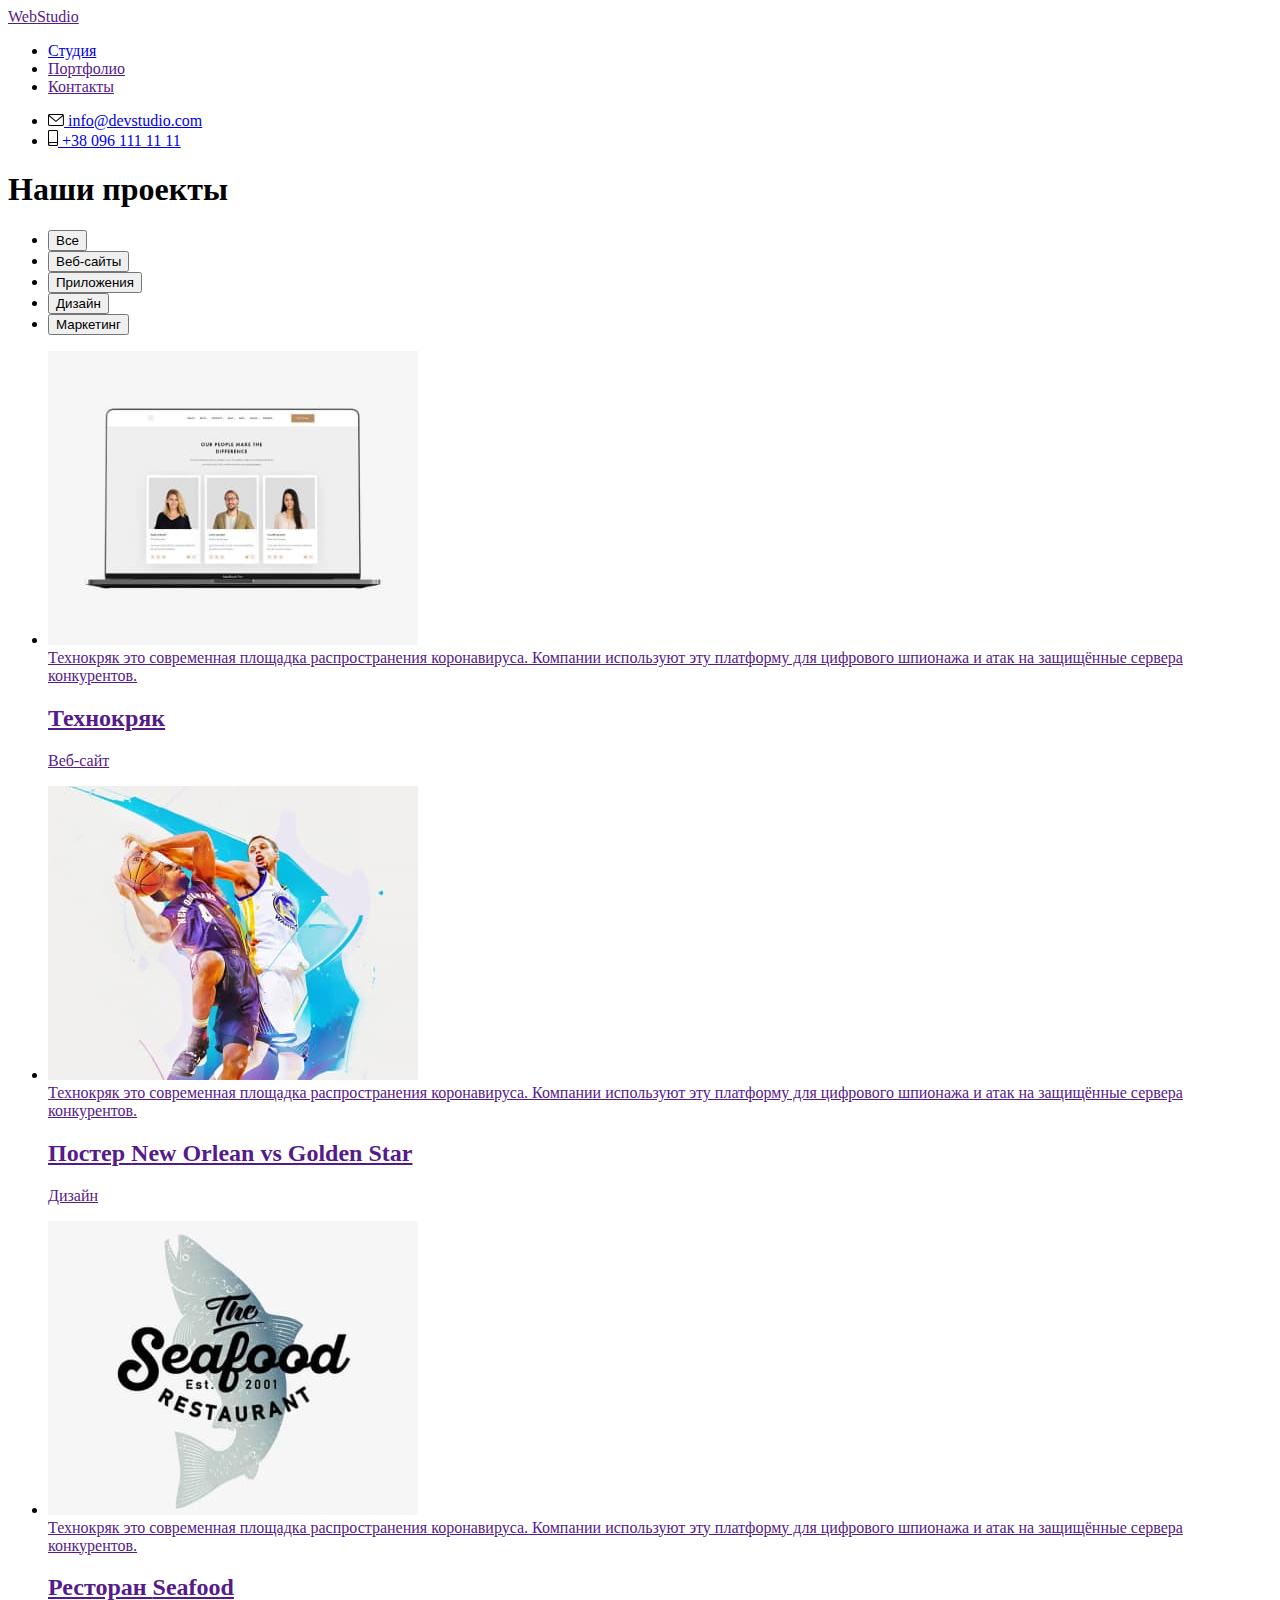
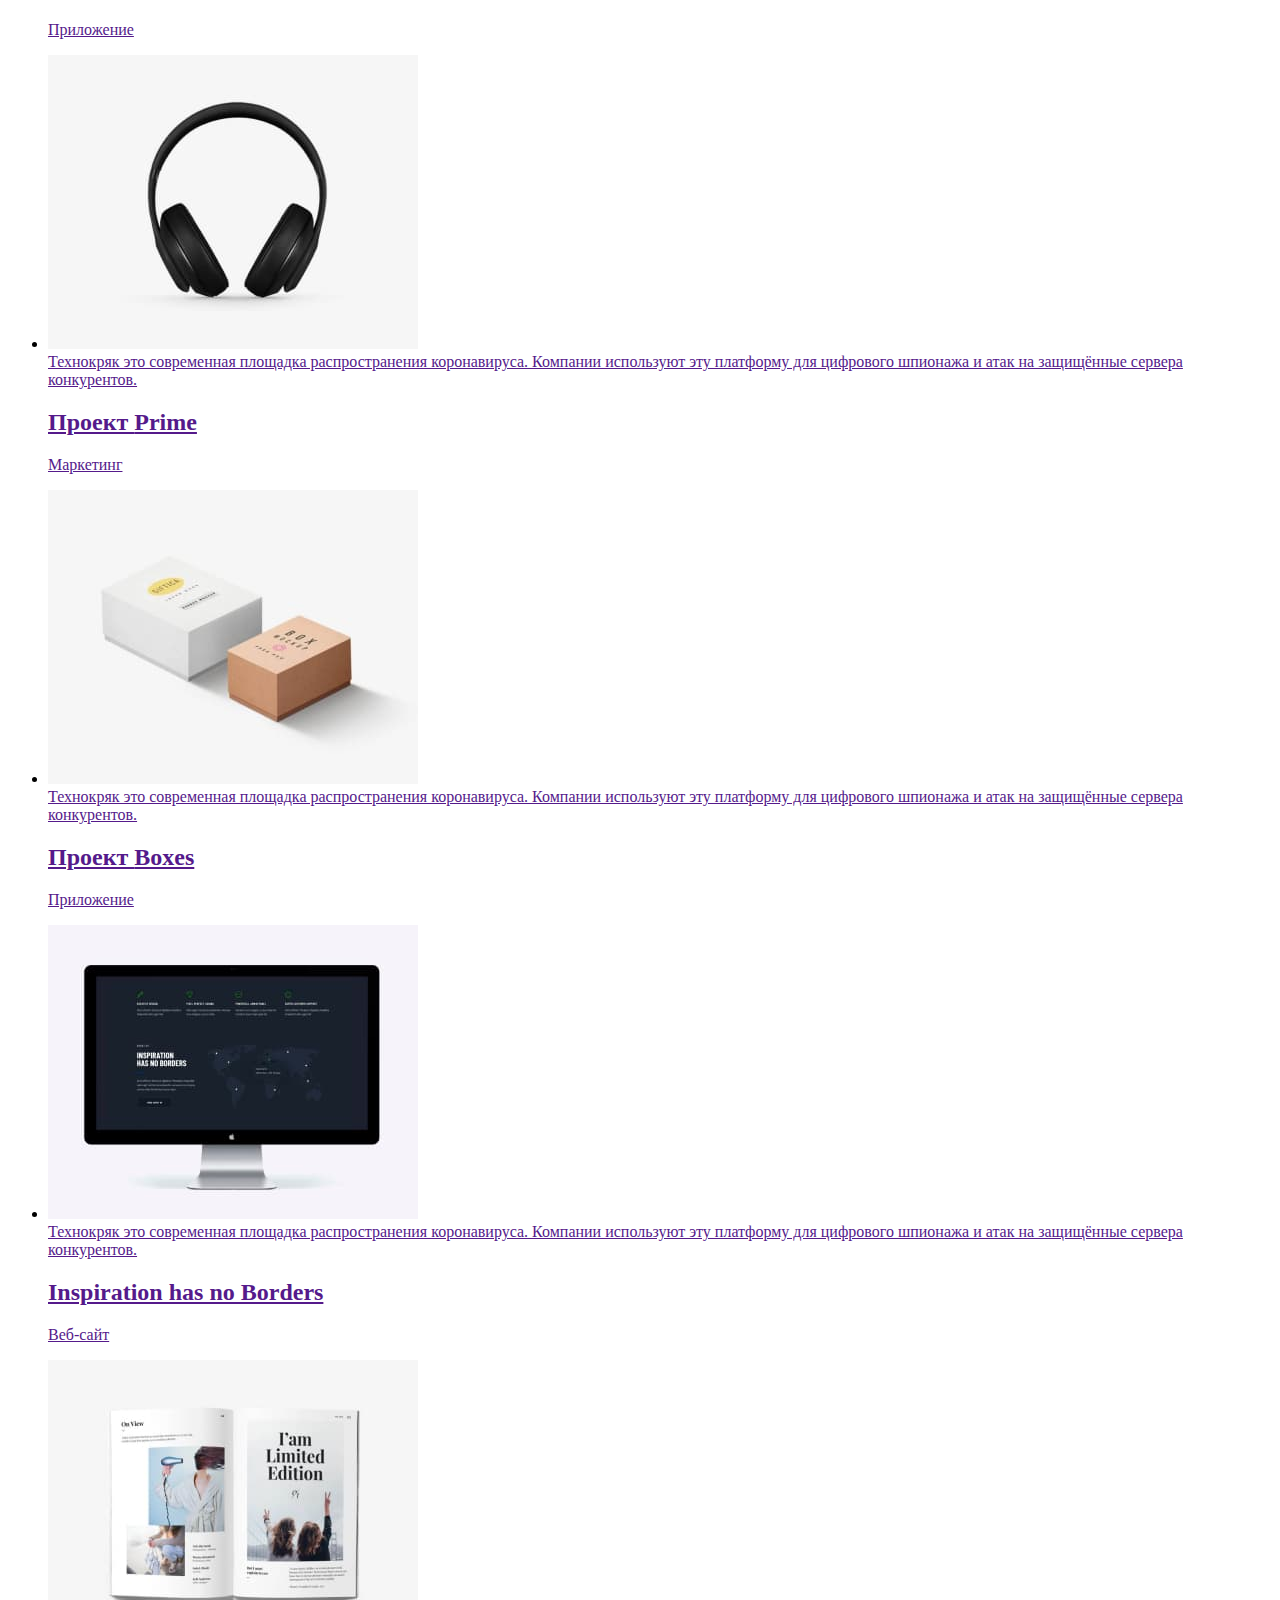
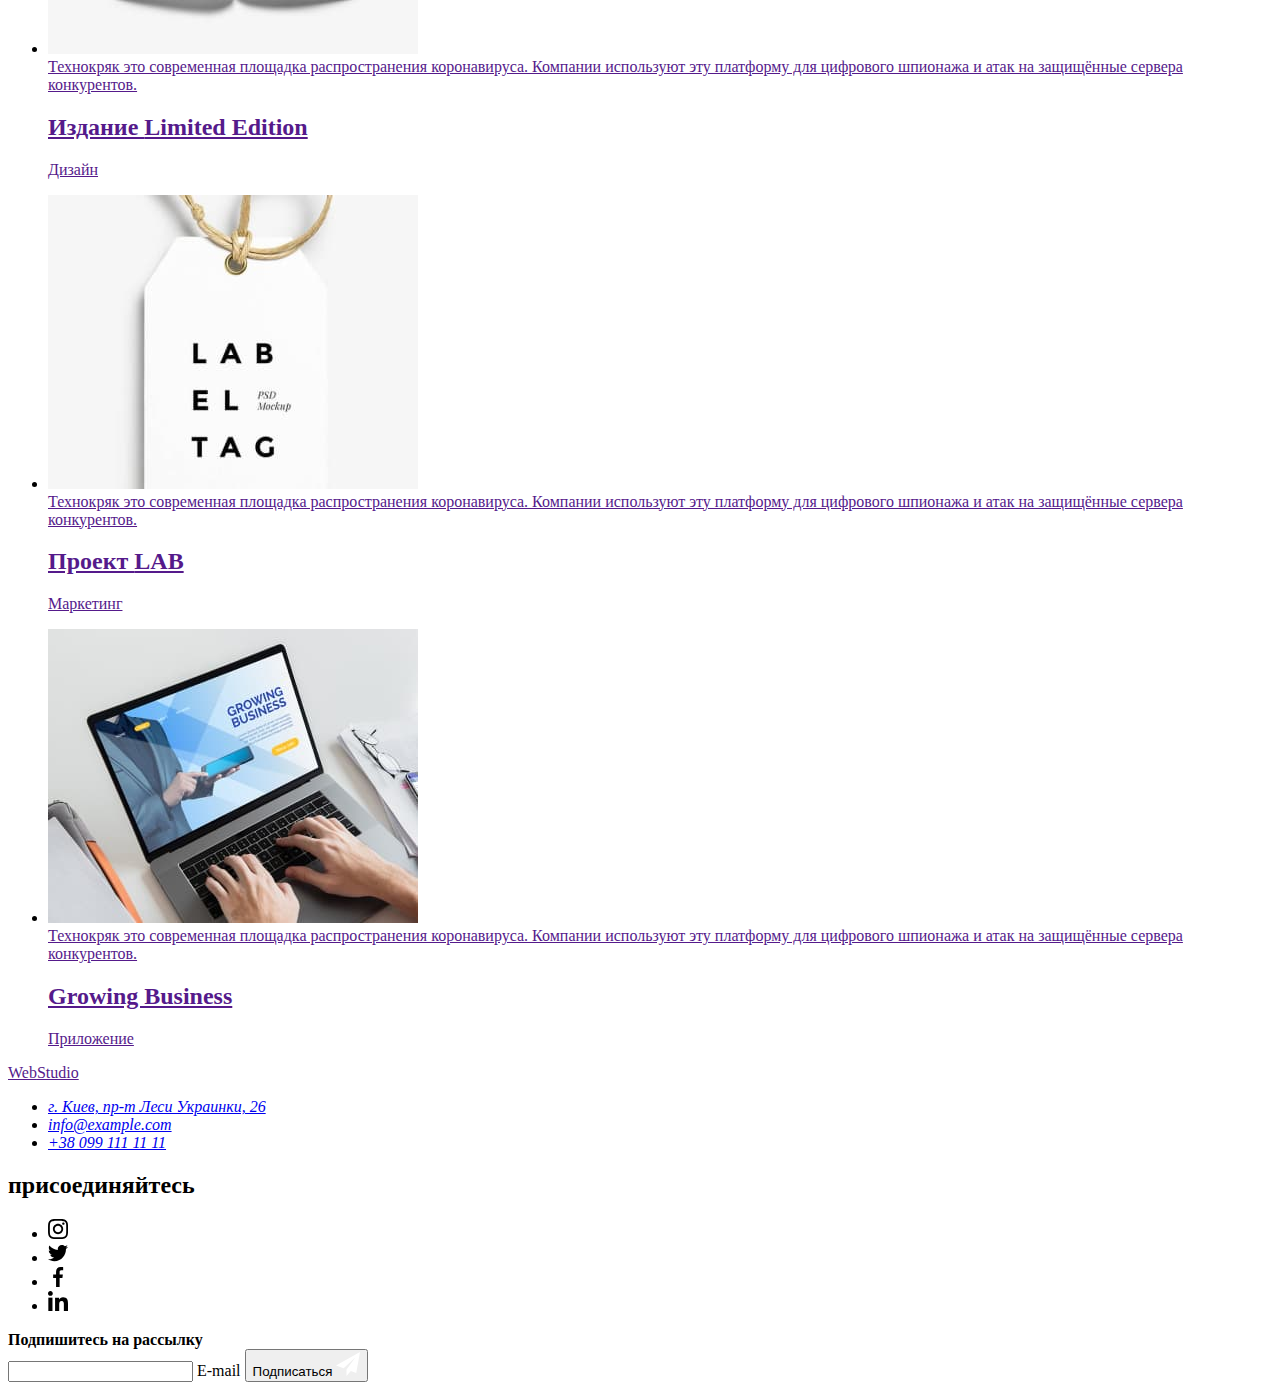
==== portfolio.html @ 4df9e549 "add sass" ====
<!DOCTYPE html>
<html lang="en">
    <head>
        <meta charset="UTF-8" />
        <meta http-equiv="X-UA-Compatible" content="IE=edge" />
        <meta name="viewport" content="width=device-width, initial-scale=1.0" />
        <title>Portfolio</title>
        <link rel="preconnect" href="https://fonts.googleapis.com" />
        <link rel="preconnect" href="https://fonts.gstatic.com" crossorigin />
        <link
            href="https://fonts.googleapis.com/css2?family=Raleway:wght@700&family=Roboto:wght@400;500;700;900&display=swap"
            rel="stylesheet"
        />
        <link
            rel="stylesheet"
            href="https://cdnjs.cloudflare.com/ajax/libs/modern-normalize/1.1.0/modern-normalize.min.css"
            integrity="sha512-wpPYUAdjBVSE4KJnH1VR1HeZfpl1ub8YT/NKx4PuQ5NmX2tKuGu6U/JRp5y+Y8XG2tV+wKQpNHVUX03MfMFn9Q=="
            crossorigin="anonymous"
            referrerpolicy="no-referrer"
        />
        <link rel="stylesheet" href="./css/main.min.css" />
    </head>
    <body>
        <header class="header-page">
            <div class="container header-container">
                <a class="logo logo-header link" href="" lang="en"
                    ><span class="logo logo-accent">Web</span>Studio</a
                >
                <nav class="navigation">
                    <ul class="nav-list list">
                        <li class="nav-item">
                            <a class="nav-link link" href="./index.html">Студия</a>
                        </li>
                        <li class="nav-item">
                            <a class="nav-link current link" href="">Портфолио</a>
                        </li>
                        <li class="nav-item"><a href="" class="nav-link link">Контакты</a></li>
                    </ul>
                </nav>
                <ul class="tel-mail list">
                    <li class="tel-mail-item">
                        <a class="tel-mail-link link" href="mailto:info@devstudio.com">
                            <svg class="tel-mail-icon" width="16" height="12">
                                <use href="./images/icons/sprite.svg#email"></use>
                            </svg>
                            info@devstudio.com
                        </a>
                    </li>
                    <li class="tel-mail-item">
                        <a class="tel-mail-link link" href="tel:+380961111111">
                            <svg class="tel-mail-icon" width="10" height="16">
                                <use href="./images/icons/sprite.svg#phone"></use>
                            </svg>
                            +38 096 111 11 11</a
                        >
                    </li>
                </ul>
            </div>
        </header>
        <main>
            <section class="projects section">
                <div class="container">
                    <h1 class="projects-title visually-hidden">Наши проекты</h1>
                    <ul class="filter-projects list">
                        <li class="filter-projects-item">
                            <button class="filter-projects-btn" type="button">Все</button>
                        </li>
                        <li class="filter-projects-item">
                            <button class="filter-projects-btn" type="button">Веб-сайты</button>
                        </li>
                        <li class="filter-projects-item">
                            <button class="filter-projects-btn" type="button">Приложения</button>
                        </li>
                        <li class="filter-projects-item">
                            <button class="filter-projects-btn" type="button">Дизайн</button>
                        </li>
                        <li class="filter-projects-item">
                            <button class="filter-projects-btn" type="button">Маркетинг</button>
                        </li>
                    </ul>
                    <ul class="projects-list list">
                        <li class="projects-item">
                            <a class="projects-link link" href="">
                                <div class="projects-thumb">
                                    <img
                                        class="projects-img"
                                        src="./images/portfolio-page/project-techno.jpg"
                                        alt="проект Технокряк"
                                        width="370"
                                        height="294"
                                    />
                                    <div class="projects-overlay">
                                        Технокряк это современная площадка распространения
                                        коронавируса. Компании используют эту платформу для
                                        цифрового шпионажа и атак на защищённые сервера конкурентов.
                                    </div>
                                </div>
                                <div class="projects-wrap">
                                    <h2 class="title-projects">Технокряк</h2>
                                    <p class="projects-text">Веб-сайт</p>
                                </div>
                            </a>
                        </li>
                        <li class="projects-item">
                            <a class="projects-link link" href="">
                                <div class="projects-thumb">
                                    <img
                                        class="projects-img"
                                        src="./images/portfolio-page/project-poster.jpg"
                                        alt="проект Постер"
                                        width="370"
                                        height="294"
                                    />
                                    <div class="projects-overlay">
                                        Технокряк это современная площадка распространения
                                        коронавируса. Компании используют эту платформу для
                                        цифрового шпионажа и атак на защищённые сервера конкурентов.
                                    </div>
                                </div>
                                <div class="projects-wrap">
                                    <h2 class="title-projects">
                                        Постер <span lang="en">New Orlean vs Golden Star</span>
                                    </h2>
                                    <p class="projects-text">Дизайн</p>
                                </div>
                            </a>
                        </li>
                        <li class="projects-item">
                            <a class="projects-link link" href="">
                                <div class="projects-thumb">
                                    <img
                                        class="projects-img"
                                        src="./images/portfolio-page/project-seafood.jpg"
                                        alt="проект ресторан Seafood"
                                        width="370"
                                        height="294"
                                    />
                                    <div class="projects-overlay">
                                        Технокряк это современная площадка распространения
                                        коронавируса. Компании используют эту платформу для
                                        цифрового шпионажа и атак на защищённые сервера конкурентов.
                                    </div>
                                </div>
                                <div class="projects-wrap">
                                    <h2 class="title-projects">
                                        Ресторан <span lang="en">Seafood</span>
                                    </h2>
                                    <p class="projects-text">Приложение</p>
                                </div>
                            </a>
                        </li>
                        <li class="projects-item">
                            <a class="projects-link link" href="">
                                <div class="projects-thumb">
                                    <img
                                        class="projects-img"
                                        src="./images/portfolio-page/project-prime.jpg"
                                        alt="проект Prime"
                                        width="370"
                                        height="294"
                                    />
                                    <div class="projects-overlay">
                                        Технокряк это современная площадка распространения
                                        коронавируса. Компании используют эту платформу для
                                        цифрового шпионажа и атак на защищённые сервера конкурентов.
                                    </div>
                                </div>
                                <div class="projects-wrap">
                                    <h2 class="title-projects">
                                        Проект <span lang="en">Prime</span>
                                    </h2>
                                    <p class="projects-text">Маркетинг</p>
                                </div>
                            </a>
                        </li>
                        <li class="projects-item">
                            <a class="projects-link link" href="">
                                <div class="projects-thumb">
                                    <img
                                        class="projects-img"
                                        src="./images/portfolio-page/project-boxes.jpg"
                                        alt="проект Boxes"
                                        width="370"
                                        height="294"
                                    />
                                    <div class="projects-overlay">
                                        Технокряк это современная площадка распространения
                                        коронавируса. Компании используют эту платформу для
                                        цифрового шпионажа и атак на защищённые сервера конкурентов.
                                    </div>
                                </div>
                                <div class="projects-wrap">
                                    <h2 class="title-projects">
                                        Проект <span lang="en">Boxes</span>
                                    </h2>
                                    <p class="projects-text">Приложение</p>
                                </div>
                            </a>
                        </li>
                        <li class="projects-item">
                            <a class="projects-link link" href="">
                                <div class="projects-thumb">
                                    <img
                                        class="projects-img"
                                        src="./images/portfolio-page/project-inspiration.jpg"
                                        alt="проект Inspiration"
                                        width="370"
                                        height="294"
                                    />
                                    <div class="projects-overlay">
                                        Технокряк это современная площадка распространения
                                        коронавируса. Компании используют эту платформу для
                                        цифрового шпионажа и атак на защищённые сервера конкурентов.
                                    </div>
                                </div>
                                <div class="projects-wrap">
                                    <h2 class="title-projects" lang="en">
                                        Inspiration has no Borders
                                    </h2>
                                    <p class="projects-text">Веб-сайт</p>
                                </div>
                            </a>
                        </li>
                        <li class="projects-item">
                            <a class="projects-link link" href="">
                                <div class="projects-thumb">
                                    <img
                                        class="projects-img"
                                        src="./images/portfolio-page/project-edition.jpg"
                                        alt="проект Edition"
                                        width="370"
                                        height="294"
                                    />
                                    <div class="projects-overlay">
                                        Технокряк это современная площадка распространения
                                        коронавируса. Компании используют эту платформу для
                                        цифрового шпионажа и атак на защищённые сервера конкурентов.
                                    </div>
                                </div>
                                <div class="projects-wrap">
                                    <h2 class="title-projects">
                                        Издание <span lang="en">Limited Edition</span>
                                    </h2>
                                    <p class="projects-text">Дизайн</p>
                                </div>
                            </a>
                        </li>
                        <li class="projects-item">
                            <a class="projects-link link" href="">
                                <div class="projects-thumb">
                                    <img
                                        class="projects-img"
                                        src="./images/portfolio-page/project-lab.jpg"
                                        alt="проект LAB"
                                        width="370"
                                        height="294"
                                    />
                                    <div class="projects-overlay">
                                        Технокряк это современная площадка распространения
                                        коронавируса. Компании используют эту платформу для
                                        цифрового шпионажа и атак на защищённые сервера конкурентов.
                                    </div>
                                </div>
                                <div class="projects-wrap">
                                    <h2 class="title-projects">
                                        Проект <span lang="en">LAB</span>
                                    </h2>
                                    <p class="projects-text">Маркетинг</p>
                                </div>
                            </a>
                        </li>
                        <li class="projects-item">
                            <a class="projects-link link" href="">
                                <div class="projects-thumb">
                                    <img
                                        class="projects-img"
                                        src="./images/portfolio-page/project-business.jpg"
                                        alt="проект Business"
                                        width="370"
                                        height="294"
                                    />
                                    <div class="projects-overlay">
                                        Технокряк это современная площадка распространения
                                        коронавируса. Компании используют эту платформу для
                                        цифрового шпионажа и атак на защищённые сервера конкурентов.
                                    </div>
                                </div>
                                <div class="projects-wrap">
                                    <h2 class="title-projects" lang="en">Growing Business</h2>
                                    <p class="projects-text">Приложение</p>
                                </div>
                            </a>
                        </li>
                    </ul>
                </div>
            </section>
        </main>
        <footer class="footer-page">
            <div class="container">
                <div class="logo-contacts-social-subscribe">
                    <div class="logo-contacts">
                        <a class="logo logo-footer link" href="" lang="en"
                            ><span class="logo logo-accent">Web</span>Studio</a
                        >
                        <address>
                            <ul class="contacts list">
                                <li class="contacts-list">
                                    <a
                                        class="address-link link"
                                        href="https://goo.gl/maps/MPuqqHir5dcLgvQc8"
                                        target="_blank"
                                        rel="noopener noreferrer"
                                        >г. Киев, пр-т Леси Украинки, 26</a
                                    >
                                </li>
                                <li class="contacts-list">
                                    <a class="contacts-link link" href="mailto:info@example.com"
                                        >info@example.com</a
                                    >
                                </li>
                                <li class="contacts-list">
                                    <a class="contacts-link link" href="tel:+380991111111"
                                        >+38 099 111 11 11</a
                                    >
                                </li>
                            </ul>
                        </address>
                    </div>
                    <div class="social">
                        <h2 class="social-title">присоединяйтесь</h2>
                        <ul class="social-list list">
                            <li class="social-item">
                                <a class="social-link-dark" href="">
                                    <svg class="social-icon-dark" width="20" height="20">
                                        <use href="./images/icons/sprite.svg#instagram"></use>
                                    </svg>
                                </a>
                            </li>
                            <li class="social-item">
                                <a class="social-link-dark" href="">
                                    <svg class="social-icon-dark" width="20" height="20">
                                        <use href="./images/icons/sprite.svg#twitter"></use>
                                    </svg>
                                </a>
                            </li>
                            <li class="social-item">
                                <a class="social-link-dark" href="">
                                    <svg class="social-icon-dark" width="20" height="20">
                                        <use href="./images/icons/sprite.svg#facebook"></use>
                                    </svg>
                                </a>
                            </li>
                            <li class="social-item">
                                <a class="social-link-dark" href="">
                                    <svg class="social-icon-dark" width="20" height="20">
                                        <use href="./images/icons/sprite.svg#linkedin"></use>
                                    </svg>
                                </a>
                            </li>
                        </ul>
                    </div>
                    <div class="subscribe">
                        <b class="subscribe-title">Подпишитесь на рассылку</b>
                        <form class="subscribe-form">
                            <label class="subscribe-field">
                                <input type="text" class="subscribe-input" name="email" />
                                <span class="subscribe-label">E-mail</span>
                            </label>
                            <button class="subscribe-btn" type="submit">
                                Подписаться
                                <svg class="subscribe-icon" width="24" height="24">
                                    <use href="./images/icons/sprite.svg#send"></use>
                                </svg>
                            </button>
                        </form>
                    </div>
                </div>
            </div>
        </footer>
    </body>
</html>
---- css/main.min.css ----
/* No CSS *//*# sourceMappingURL=main.min.css.map */
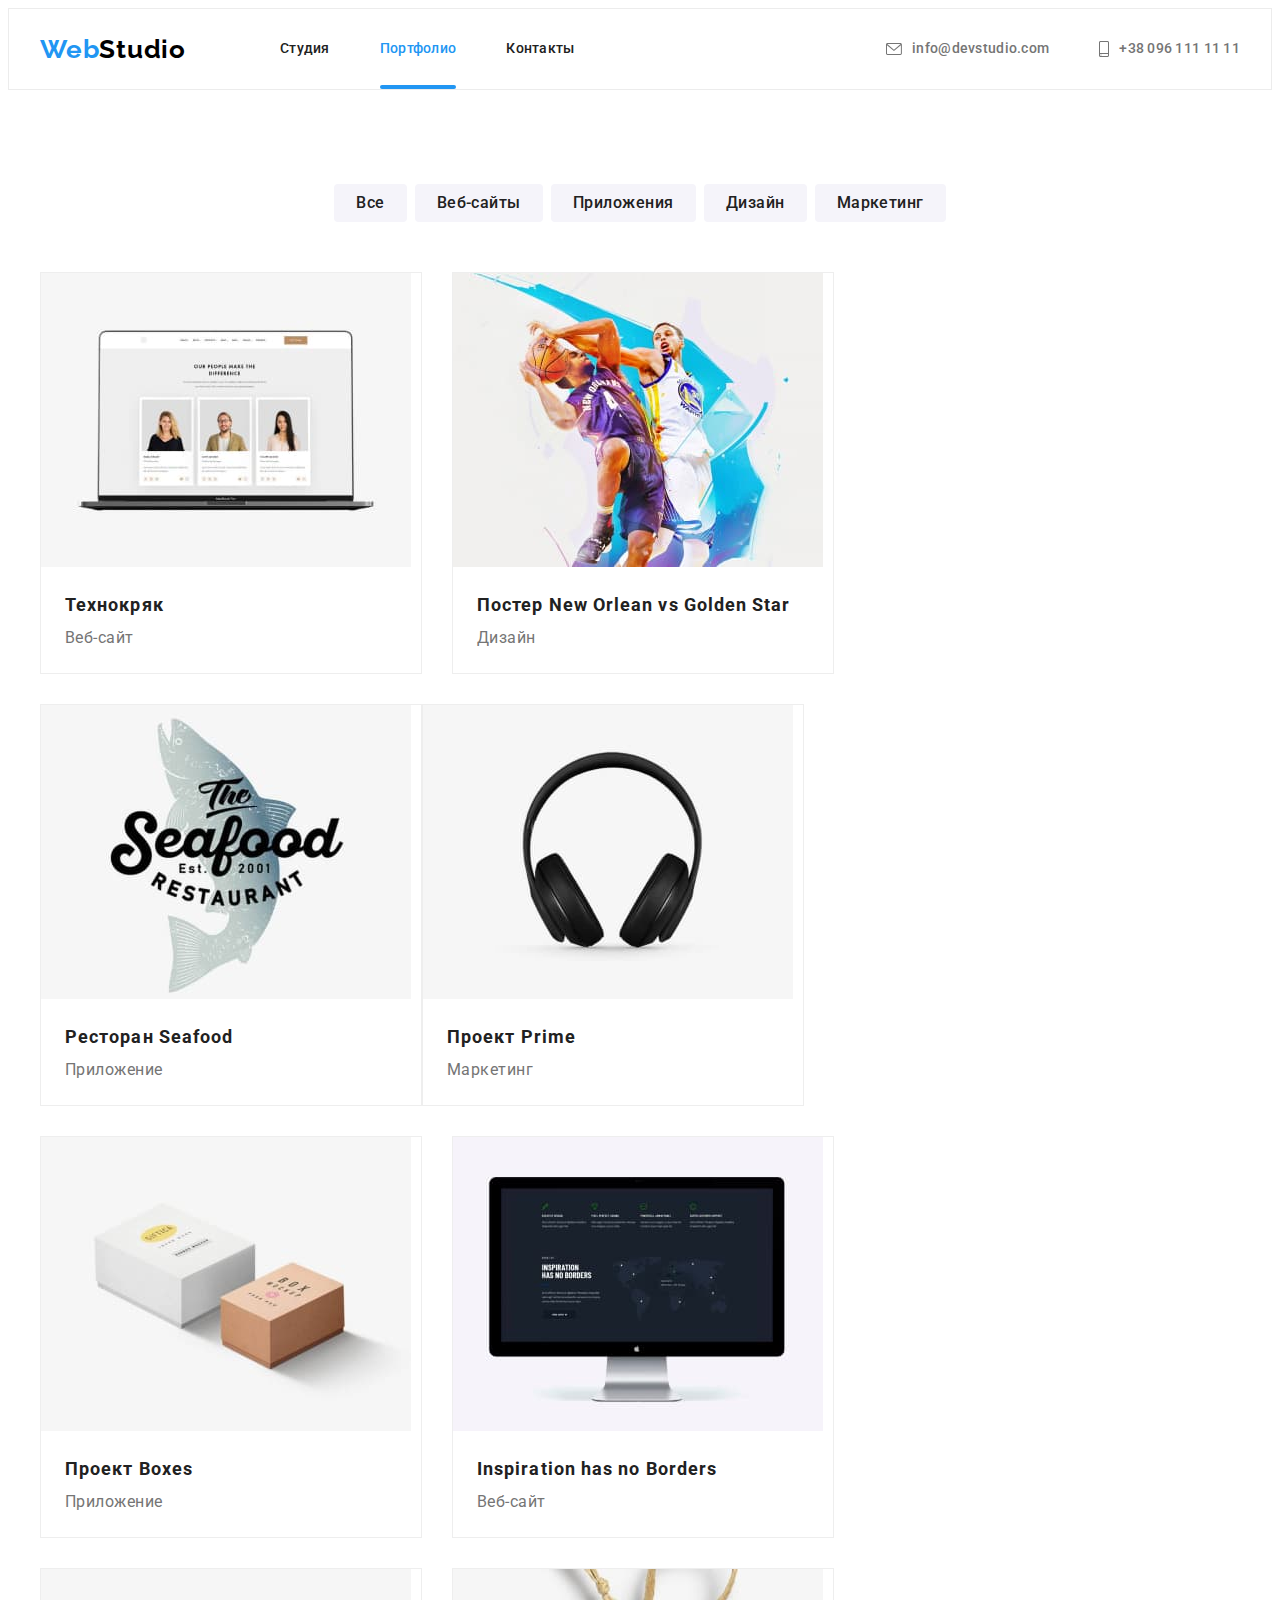
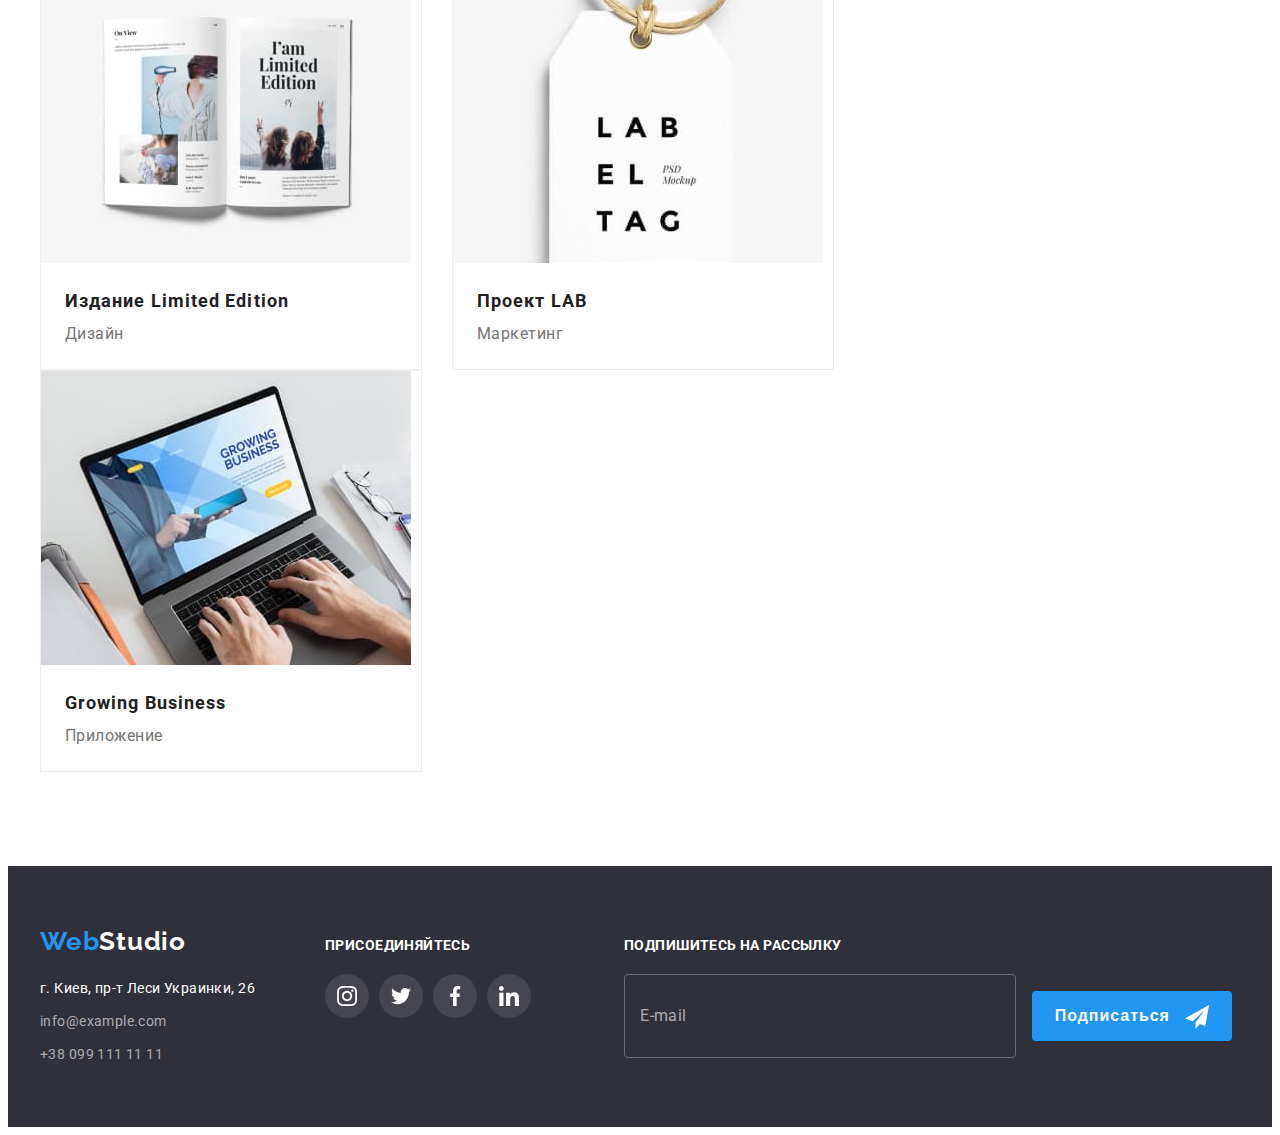
==== commit bc396889: "add BEM" ====
--- a/portfolio.html
+++ b/portfolio.html
@@ -23,32 +23,34 @@
     <body>
         <header class="header-page">
             <div class="container header-container">
-                <a class="logo logo-header link" href="" lang="en"
+                <a class="logo logo_theme_light link" href="" lang="en"
                     ><span class="logo logo-accent">Web</span>Studio</a
                 >
                 <nav class="navigation">
                     <ul class="nav-list list">
-                        <li class="nav-item">
-                            <a class="nav-link link" href="./index.html">Студия</a>
-                        </li>
-                        <li class="nav-item">
-                            <a class="nav-link current link" href="">Портфолио</a>
-                        </li>
-                        <li class="nav-item"><a href="" class="nav-link link">Контакты</a></li>
+                        <li class="nav-list__item">
+                            <a class="nav-list__link link" href="./index.html">Студия</a>
+                        </li>
+                        <li class="nav-list__item">
+                            <a class="nav-list__link current link" href="">Портфолио</a>
+                        </li>
+                        <li class="nav-list__item">
+                            <a href="" class="nav-list__link link">Контакты</a>
+                        </li>
                     </ul>
                 </nav>
                 <ul class="tel-mail list">
-                    <li class="tel-mail-item">
-                        <a class="tel-mail-link link" href="mailto:info@devstudio.com">
-                            <svg class="tel-mail-icon" width="16" height="12">
+                    <li class="tel-mail__item">
+                        <a class="tel-mail__link link" href="mailto:info@devstudio.com">
+                            <svg class="tel-mail__icon" width="16" height="12">
                                 <use href="./images/icons/sprite.svg#email"></use>
                             </svg>
                             info@devstudio.com
                         </a>
                     </li>
-                    <li class="tel-mail-item">
-                        <a class="tel-mail-link link" href="tel:+380961111111">
-                            <svg class="tel-mail-icon" width="10" height="16">
+                    <li class="tel-mail__item">
+                        <a class="tel-mail__link link" href="tel:+380961111111">
+                            <svg class="tel-mail__icon" width="10" height="16">
                                 <use href="./images/icons/sprite.svg#phone"></use>
                             </svg>
                             +38 096 111 11 11</a
@@ -299,12 +301,12 @@
             <div class="container">
                 <div class="logo-contacts-social-subscribe">
                     <div class="logo-contacts">
-                        <a class="logo logo-footer link" href="" lang="en"
+                        <a class="logo logo_theme_dark link" href="" lang="en"
                             ><span class="logo logo-accent">Web</span>Studio</a
                         >
                         <address>
                             <ul class="contacts list">
-                                <li class="contacts-list">
+                                <li class="contacts__list">
                                     <a
                                         class="address-link link"
                                         href="https://goo.gl/maps/MPuqqHir5dcLgvQc8"
@@ -313,13 +315,13 @@
                                         >г. Киев, пр-т Леси Украинки, 26</a
                                     >
                                 </li>
-                                <li class="contacts-list">
-                                    <a class="contacts-link link" href="mailto:info@example.com"
+                                <li class="contacts__list">
+                                    <a class="contacts__link link" href="mailto:info@example.com"
                                         >info@example.com</a
                                     >
                                 </li>
-                                <li class="contacts-list">
-                                    <a class="contacts-link link" href="tel:+380991111111"
+                                <li class="contacts__list">
+                                    <a class="contacts__link link" href="tel:+380991111111"
                                         >+38 099 111 11 11</a
                                     >
                                 </li>
@@ -329,30 +331,46 @@
                     <div class="social">
                         <h2 class="social-title">присоединяйтесь</h2>
                         <ul class="social-list list">
-                            <li class="social-item">
-                                <a class="social-link-dark" href="">
-                                    <svg class="social-icon-dark" width="20" height="20">
+                            <li class="social-list__item">
+                                <a class="social-list__link_theme_dark" href="">
+                                    <svg
+                                        class="social-list__icon_theme_dark"
+                                        width="20"
+                                        height="20"
+                                    >
                                         <use href="./images/icons/sprite.svg#instagram"></use>
                                     </svg>
                                 </a>
                             </li>
-                            <li class="social-item">
-                                <a class="social-link-dark" href="">
-                                    <svg class="social-icon-dark" width="20" height="20">
+                            <li class="social-list__item">
+                                <a class="social-list__link_theme_dark" href="">
+                                    <svg
+                                        class="social-list__icon_theme_dark"
+                                        width="20"
+                                        height="20"
+                                    >
                                         <use href="./images/icons/sprite.svg#twitter"></use>
                                     </svg>
                                 </a>
                             </li>
-                            <li class="social-item">
-                                <a class="social-link-dark" href="">
-                                    <svg class="social-icon-dark" width="20" height="20">
+                            <li class="social-list__item">
+                                <a class="social-list__link_theme_dark" href="">
+                                    <svg
+                                        class="social-list__icon_theme_dark"
+                                        width="20"
+                                        height="20"
+                                    >
                                         <use href="./images/icons/sprite.svg#facebook"></use>
                                     </svg>
                                 </a>
                             </li>
-                            <li class="social-item">
-                                <a class="social-link-dark" href="">
-                                    <svg class="social-icon-dark" width="20" height="20">
+                            <li class="social-list__item">
+                                <a class="social-list__link_theme_dark" href="">
+                                    <svg
+                                        class="social-list__icon_theme_dark"
+                                        width="20"
+                                        height="20"
+                                    >
                                         <use href="./images/icons/sprite.svg#linkedin"></use>
                                     </svg>
                                 </a>
--- a/css/main.min.css
+++ b/css/main.min.css
@@ -1 +1,2 @@
-/* No CSS *//*# sourceMappingURL=main.min.css.map */+h1,h2,h3,h4,h5,h6,p{margin-top:0;margin-bottom:0}ul,ol{margin-top:0;margin-bottom:0;padding-left:0}img{display:block;max-width:100%;height:auto}.list{list-style:none}.link{text-decoration:none}body{font-family:"Roboto",sans-serif;color:#212121;background-color:#fff}.section{padding-top:94px;padding-bottom:94px}.container{width:1200px;padding-left:15px;padding-right:15px;margin-left:auto;margin-right:auto}.visually-hidden{position:absolute;width:1px;height:1px;margin:-1px;border:0;padding:0;white-space:nowrap;clip-path:inset(100%);clip:rect(0);overflow:hidden}.title{margin-bottom:50px;font-weight:700;font-size:36px;line-height:1.17;text-align:center;letter-spacing:0.03em}.current::after{position:absolute;left:0;bottom:0;content:'';display:block;width:100%;height:4px;background:#2196f3;border-radius:2px}.header-page{border:1px solid #ececec}.header-container{display:flex;align-items:center}.social-list{display:flex;justify-content:center}.social-list__link_theme_light{display:flex;justify-content:center;align-items:center;width:44px;height:44px;background-color:#fff;border-radius:50%;transition:background-color 250ms cubic-bezier(0.4, 0, 0.2, 1)}.social-list__link_theme_light:hover,.social-list__link_theme_light:focus{background-color:#2196f3}.social-list__link_theme_dark{display:flex;justify-content:center;align-items:center;width:44px;height:44px;background-color:rgba(255,255,255,0.1);border-radius:50%;transition:background-color 250ms cubic-bezier(0.4, 0, 0.2, 1)}.social-list__link_theme_dark:hover,.social-list__link_theme_dark:focus{background-color:#2196f3}.social-list__item:not(:last-child){margin-right:10px}.social-list__icon_theme_light{fill:#afb1b8;transition:fill 250ms cubic-bezier(0.4, 0, 0.2, 1)}.social-list__icon_theme_light:hover,.social-list__icon_theme_light:focus{fill:#2196f3}.social-list__link_theme_light:hover .social-list__icon_theme_light,.social-list__link_theme_light:focus .social-list__icon_theme_light{fill:#fff}.social-list__icon_theme_dark{fill:#fff}.social{margin-right:93px}.social-title{margin-bottom:20px;font-weight:700;font-size:14px;line-height:1.14;letter-spacing:0.03em;text-transform:uppercase;color:#fff}.logo{font-family:"Raleway",sans-serif;font-weight:700;font-size:26px;line-height:1.19;letter-spacing:0.03em}.logo-accent{color:#2196f3}.logo_theme_light{display:block;padding-top:24px;padding-bottom:24px;margin-right:94px;color:#000000}.logo_theme_dark{display:block;margin-bottom:20px;color:#fff}.nav-list{display:flex}.nav-list .nav-list__link.current{color:#2196f3}.nav-list__item:not(:last-child){margin-right:50px}.nav-list__link{position:relative;display:block;padding-top:32px;padding-bottom:32px;font-weight:500;font-size:14px;line-height:1.14;letter-spacing:0.02em;color:#212121;transition:color 250ms cubic-bezier(0.4, 0, 0.2, 1)}.nav-list__link:hover,.nav-list__link:focus{color:#2196f3}.tel-mail{display:flex;margin-left:auto}.tel-mail__item:not(:last-child){margin-right:50px}.tel-mail__link{display:flex;align-items:center;padding-top:32px;padding-bottom:32px;font-weight:500;font-size:14px;line-height:1.14;letter-spacing:0.02em;color:#757575;transition:color 250ms cubic-bezier(0.4, 0, 0.2, 1)}.tel-mail__link:hover,.tel-mail__link:focus{color:#2196f3}.tel-mail__icon{margin-right:10px;fill:#757575;transition:fill 250ms cubic-bezier(0.4, 0, 0.2, 1)}.tel-mail__link:hover .tel-mail__icon,.tel-mail__link:focus .tel-mail__icon{fill:#2196f3}.hero{padding-top:200px;padding-bottom:200px;background-image:linear-gradient(rgba(47,48,58,0.4), rgba(47,48,58,0.4)),url("../images/main-page/main-img.jpg");background-size:cover;background-color:#c4c4c4;text-align:center}.hero-title{margin-bottom:30px;font-weight:900;font-size:44px;line-height:1.36;letter-spacing:0.06em;text-transform:uppercase;color:#fff}.hero-btn{min-width:200px;padding:10px 32px;background-color:#2196f3;box-shadow:0px 4px 4px rgba(0,0,0,0.15);border-radius:4px;border:none;cursor:pointer;font-family:inherit;font-weight:700;font-size:16px;line-height:1.88;letter-spacing:0.06em;color:#fff;transition:background-color 250ms cubic-bezier(0.4, 0, 0.2, 1)}.hero-btn:hover,.hero-btn:focus{background-color:#188ce8}.benefits{padding-top:94px}.benefits-list{display:flex;flex-wrap:wrap}.benefits-item{width:270px}.benefits-item:not(:last-child){margin-right:30px}.benefits-wrap{display:flex;align-items:center;justify-content:center;width:270px;height:120px;margin-bottom:30px;background:#f5f4fa;border-radius:4px}.benefits-subtitle{margin-bottom:10px;font-weight:700;font-size:14px;line-height:1.14;letter-spacing:0.03em;text-transform:uppercase}.benefits-text{font-weight:400;font-size:14px;line-height:1.71;letter-spacing:0.03em;color:#757575}.services-list{display:flex;flex-wrap:wrap}.services-item{position:relative;margin-bottom:30px;flex-basis:calc((100% - 60px) / 3)}.services-item:not(:nth-child(3n)){margin-right:30px}.services-item:nth-last-child(-n+3){margin-bottom:0}.services-label{position:absolute;bottom:0;padding:27px 10px;width:370px;height:70px;font-weight:700;font-size:14px;text-align:center;line-height:1.14;letter-spacing:0.03em;text-transform:uppercase;color:#fff;background:rgba(47,48,58,0.8)}.team{background-color:#f5f4fa}.team-list{display:flex;flex-wrap:wrap}.team-item{margin-bottom:30px;flex-basis:calc((100% - 90px) / 4);background-color:#fff;box-shadow:0px 1px 3px rgba(0,0,0,0.12),0px 1px 1px rgba(0,0,0,0.14),0px 2px 1px rgba(0,0,0,0.2);border-radius:0px 0px 4px 4px}.team-item:not(:nth-child(4n)){margin-right:30px}.team-item:nth-last-child(-n+4){margin-bottom:0}.team-wrap{padding:30px 20px}.team-title{margin-bottom:10px;font-weight:500;font-size:16px;line-height:1.19;text-align:center;letter-spacing:0.03em}.team-text{margin-bottom:16px;font-weight:400;font-size:16px;line-height:1.19;text-align:center;letter-spacing:0.03em;color:#757575}.clients-list{display:flex;justify-content:center}.clients-item:not(:last-child){margin-right:30px}.clients-icon{fill:#afb1b8;transition:fill 250ms cubic-bezier(0.4, 0, 0.2, 1)}.clients-link:hover .clients-icon,.clients-link:focus .clients-icon{fill:#2196f3}.clients-link{display:flex;align-items:center;justify-content:center;width:170px;height:92px;border:1px solid #afb1b8;border-radius:4px;color:#afb1b8;transition:border 250ms cubic-bezier(0.4, 0, 0.2, 1)}.clients-link:hover,.clients-link:focus{fill:#2196f3;border:1px solid #2196f3}.footer-page{padding-top:60px;padding-bottom:60px;background-color:#2f303a}.logo-contacts-social-subscribe{display:flex;align-items:baseline}.logo-contacts{margin-right:70px}.address-link{font-style:normal;font-weight:400;font-size:14px;line-height:1.71;letter-spacing:0.03em;color:#fff;transition:color 250ms cubic-bezier(0.4, 0, 0.2, 1)}.address-link:hover,.address-link:focus{color:#2196f3}.contacts__list:not(:last-child){margin-bottom:9px}.contacts__link{font-style:normal;font-weight:400;font-size:14px;line-height:1.71;letter-spacing:0.03em;color:rgba(255,255,255,0.6);transition:color 250ms cubic-bezier(0.4, 0, 0.2, 1)}.contacts__link:hover,.contacts__link:focus{color:#2196f3}.subscribe-title{display:block;margin-bottom:20px;font-weight:700;font-size:14px;line-height:1.14;letter-spacing:0.03em;text-transform:uppercase;color:#fff}.subscribe-field{position:relative}.subscribe-input{padding:16px;margin-right:12px;width:358px;height:50px;background-color:transparent;border:1px solid rgba(255,255,255,0.3);border-radius:4px;color:#fff}.subscribe-label{position:absolute;top:0;left:16px;font-weight:400;font-size:16px;line-height:1.25;letter-spacing:0.03em;color:rgba(255,255,255,0.6)}.subscribe-btn{min-width:200px;padding:10px;font-weight:700;font-size:16px;line-height:1.88;letter-spacing:0.06em;color:#fff;background:#2196f3;border-radius:4px;border-style:none;cursor:pointer;box-shadow:none}.subscribe-icon{margin-left:10px;vertical-align:middle;text-align:center}.backdrop{position:fixed;top:0;left:0;background-color:rgba(0,0,0,0.2);width:100%;height:100%;opacity:1;transition:opacity 1250ms cubic-bezier(0.4, 0, 0.2, 1)}.backdrop.is-hidden{opacity:0;pointer-events:none}.modal{position:absolute;top:50%;left:50%;transform:translate(-50%, -50%) scale(1);width:528px;height:581px;background-color:#fff;box-shadow:0px 1px 3px rgba(0,0,0,0.12),0px 1px 1px rgba(0,0,0,0.14),0px 2px 1px rgba(0,0,0,0.2);border-radius:4px;opacity:1;transition:transform 250ms cubic-bezier(0.4, 0, 0.2, 1),opacity 250ms cubic-bezier(0.4, 0, 0.2, 1)}.backdrop.is-hidden .modal{transform:translate(-50%, -50%) scale(0.5);opacity:0}.modal-btn{display:flex;margin-left:auto;padding:8px;border:none;background-color:#fff;cursor:pointer}.modal-icon{padding:6px;text-align:center;border:1px solid rgba(0,0,0,0.1);border-radius:50%;transition:fill 250ms cubic-bezier(0.4, 0, 0.2, 1)}.modal-btn:hover .modal-icon,.modal-btn:focus .modal-icon{fill:#2196f3}.modal-form{padding:0 40px}.modal-form-title{display:block;margin-bottom:12px;font-weight:700;font-size:20px;line-height:1.15;text-align:center;letter-spacing:0.03em;color:#212121}.modal-field{position:relative;display:flex;flex-direction:column}.modal-label{margin-bottom:4px;font-weight:400;font-size:12px;line-height:1.17;letter-spacing:0.01em;color:#757575}.modal-input{padding-left:40px;width:448px;height:40px;margin-bottom:10px;border:1px solid rgba(33,33,33,0.2);border-radius:4px;transition:border 250ms cubic-bezier(0.4, 0, 0.2, 1)}.modal-input:hover,.modal-input:focus{border:1px solid #2196f3}.form-icon{position:absolute;top:42%;left:12px;fill:#212121;transition:fill 250ms cubic-bezier(0.4, 0, 0.2, 1)}.modal-input:hover+.form-icon,.modal-input:focus+.form-icon{fill:#2196f3}.modal-textarea{padding:12px 16px;margin-bottom:20px;width:448px;height:120px;font-weight:400;font-size:12px;line-height:1.17;letter-spacing:0.01em;border:1px solid rgba(33,33,33,0.2);border-radius:4px;resize:none;transition:border 250ms cubic-bezier(0.4, 0, 0.2, 1)}.modal-textarea:hover,.modal-textarea:focus{border:1px solid #2196f3}.modal-textarea::placeholder{color:rgba(117,117,117,0.5)}.form-btn{min-width:200px;padding:10px;display:block;margin-left:auto;margin-right:auto;font-weight:700;font-size:16px;line-height:1.88;text-align:center;letter-spacing:0.06em;color:#ffffff;background-color:#2196f3;box-shadow:0px 4px 4px rgba(0,0,0,0.15);border-radius:4px;border:none;cursor:pointer;transition:background-color 250ms cubic-bezier(0.4, 0, 0.2, 1)}.form-btn:hover,.form-btn:focus{background-color:#188ce8}.checkbox-label{display:flex;align-items:center;margin-bottom:30px;font-weight:400;font-size:14px;line-height:1.71;letter-spacing:0.03em;color:#757575}.checkbox-link{margin-left:4px;font-weight:400;font-size:14px;line-height:1.71;letter-spacing:0.03em;text-decoration-line:underline;color:#2196f3}.checkbox{position:absolute;width:1px;height:1px;margin:-1px;border:0;padding:0;white-space:nowrap;clip-path:inset(100%);clip:rect(0);overflow:hidden}.checkbox-icon{margin-right:8px;fill:none;border:2px solid #212121;border-radius:2px;transition:background-color 250ms cubic-bezier(0.4, 0, 0.2, 1)}.checkbox:checked+.checkbox-icon{background-color:#2196f3;border:none;background-size:contain;background-origin:border-box}.filter-projects{margin-bottom:50px;display:flex;justify-content:center}.filter-projects-item:not(:last-child){margin-right:8px}.filter-projects-btn{padding:6px 22px;font-family:inherit;font-weight:500;font-size:16px;line-height:1.63;text-align:center;letter-spacing:0.03em;color:#212121;background-color:#f5f4fa;border-radius:4px;border-style:none;cursor:pointer;box-shadow:none;transition:background-color 250ms cubic-bezier(0.4, 0, 0.2, 1),color 250ms cubic-bezier(0.4, 0, 0.2, 1),box-shadow 250ms cubic-bezier(0.4, 0, 0.2, 1)}.filter-projects-btn:hover,.filter-projects-btn:focus{background-color:#2196f3;color:#fff;box-shadow:0px 3px 1px rgba(0,0,0,0.1),0px 1px 2px rgba(0,0,0,0.08),0px 2px 2px rgba(0,0,0,0.12)}.projects-list{display:flex;flex-wrap:wrap}.projects-item{margin-bottom:30px;flex-basis:calc((100% - 60px) / 3);border:1px solid #eeeeee}.projects-item:nth-last-child(-n+3){margin-bottom:0}.projects-item:not(:nth-child(3n)){margin-right:30px}.projects-link{display:block;box-shadow:none;transition:box-shadow 250ms cubic-bezier(0.4, 0, 0.2, 1)}.projects-link:hover,.projects-link:focus{box-shadow:0px 1px 1px rgba(0,0,0,0.12),0px 4px 4px rgba(0,0,0,0.06),1px 4px 6px rgba(0,0,0,0.16)}.projects-thumb{position:relative;overflow:hidden}.projects-overlay{position:absolute;width:100%;height:100%;top:0;padding:63px 24px;background:rgba(33,150,243,0.9);font-weight:400;font-size:18px;line-height:1.56;letter-spacing:0.03em;color:#fff;opacity:0;transform:translateY(100%);transition:transform 250ms cubic-bezier(0.4, 0, 0.2, 1),opacity 250ms cubic-bezier(0.4, 0, 0.2, 1)}.projects-link:hover .projects-overlay,.projects-link:focus .projects-overlay{opacity:1;transform:translateY(0)}.projects-wrap{padding:20px 24px}.title-projects{font-weight:700;font-size:18px;line-height:2;letter-spacing:0.06em;color:#212121}.projects-text{font-weight:400;font-size:16px;line-height:1.88;letter-spacing:0.03em;color:#757575}
+/*# sourceMappingURL=main.min.css.map */